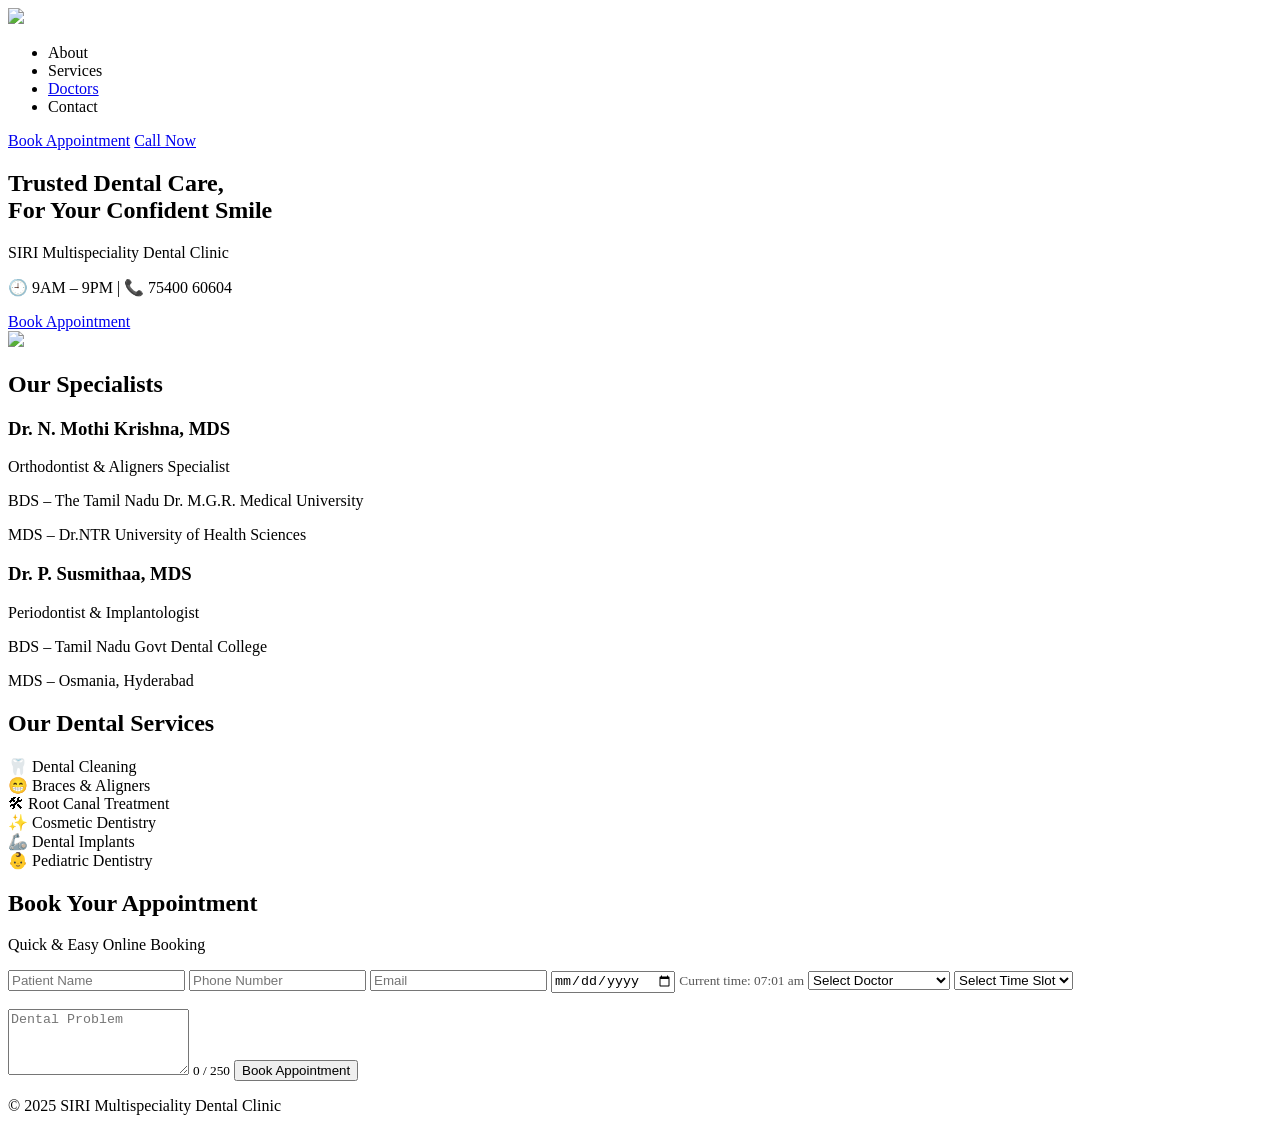
==== index.html @ 4867bcb7 "Add files via upload" ====
<!DOCTYPE html>
<html lang="en">
<head>
    <meta charset="UTF-8">
    <title>SIRI Multispeciality Dental Clinic</title>
    <link rel="stylesheet" href="css/style.css">
</head>
<body>

    <nav class="navbar">
    <div class="nav-left">
        <img src="assets/teeth_4.png" class="nav-logo">
    </div>

    <ul class="nav-menu">
        <li>About</li>
        <li>Services</li>
        <li><a href="doctors.html">Doctors</a></li>

        <li>Contact</li>
    </ul>

    <div class="nav-actions">
        <a href="#booking" class="btn-outline">Book Appointment</a>
        <a href="tel:7540060604" class="btn-emergency">Call Now</a>
    </div>
</nav>


<section class="hero-banner">
    <div class="hero-text">
        <h1>Trusted Dental Care,<br>For Your Confident Smile</h1>
        <p>SIRI Multispeciality Dental Clinic</p>
        <p class="hero-sub">
            🕘 9AM – 9PM | 📞 75400 60604
        </p>
        <a href="#booking" class="hero-btn">Book Appointment</a>
    </div>

    <div class="hero-image">
        <img src="assets/teeth_4.png">
    </div>
</section>



<section class="doctors">
    <h2>Our Specialists</h2>

    <div class="doctor-cards">
        <div class="doctor-card">
            <h3>Dr. N. Mothi Krishna, MDS</h3>
            <p class="speciality">Orthodontist & Aligners Specialist</p>
            <p>BDS – The Tamil Nadu Dr. M.G.R. Medical University</p>
            <p>MDS – Dr.NTR University of Health Sciences</p>
        </div>

        <div class="doctor-card">
            <h3>Dr. P. Susmithaa, MDS</h3>
            <p class="speciality">Periodontist & Implantologist</p>
            <p>BDS – Tamil Nadu Govt Dental College</p>
            <p>MDS – Osmania, Hyderabad</p>
        </div>
    </div>
</section>

<section class="services">
    <h2>Our Dental Services</h2>

    <div class="service-grid">
        <div class="service-card">🦷 Dental Cleaning</div>
        <div class="service-card">😁 Braces & Aligners</div>
        <div class="service-card">🛠 Root Canal Treatment</div>
        <div class="service-card">✨ Cosmetic Dentistry</div>
        <div class="service-card">🦾 Dental Implants</div>
        <div class="service-card">👶 Pediatric Dentistry</div>
    </div>
</section>



<section id="booking" class="booking">
    <h2>Book Your Appointment</h2>
    <p>Quick & Easy Online Booking</p>
    <form id="appointmentForm">
        <input type="text" id="name" placeholder="Patient Name" required>
        <!-- <input type="tel" id="phone" placeholder="Phone Number" required> -->

        <input type="tel" id="phone" placeholder="Phone Number" required pattern="[0-9]{10}" maxlength="10" inputmode="numeric" 
         title="Please enter a valid 10-digit mobile number">

        <input type="email" id="email" placeholder="Email" required>

        <input type="date" id="date" required>
        <small id="currentTime" style="color:#555;"></small>
        <select id="doctor" required>
        <option value="">Select Doctor</option>
        <option value="Dr. N. Mothi Krishna">Dr. N. Mothi Krishna</option>
        <option value="Dr. P. Susmithaa">Dr. P. Susmithaa</option>
        
        </select>

      <select id="timeSlot" required>
  <option value="">Select Time Slot</option>
</select>

<p id="slotMessage" style="color:red; margin-top:8px;"></p>


        <textarea id="problem" placeholder="Dental Problem" maxlength="250"
  rows="4"></textarea>
  <small id="charCount">0 / 250</small>


        <button type="submit" id="bookBtn">
  <span id="btnText">Book Appointment</span>
  <span id="btnLoader" style="display:none;">⏳ Booking...</span>
</button>

    </form>
    
</section>


<footer>
    <p>© 2025 SIRI Multispeciality Dental Clinic</p>
</footer>

<script src="js/booking.js"></script>
<script>
const ALL_SLOTS = [
  "09:00 AM","09:30 AM","10:00 AM","10:30 AM",
  "11:00 AM","11:30 AM","12:00 PM","12:30 PM",
  "01:00 PM","01:30 PM","02:00 PM","02:30 PM",
  "03:00 PM","03:30 PM","04:00 PM","04:30 PM",
  "05:00 PM","05:30 PM","06:00 PM","06:30 PM",
  "07:00 PM","07:30 PM","08:00 PM","08:30 PM"
];
</script>



<script>
  const doctorSelect = document.getElementById("doctor");
  const dateInput = document.getElementById("date");
  const timeSlotSelect = document.getElementById("timeSlot");
  const slotMessage = document.getElementById("slotMessage");

  async function loadSlots() {
  const doctor = doctorSelect.value;
  const date = dateInput.value;

  if (!doctor || !date) return;

  timeSlotSelect.innerHTML = '<option value="">Loading...</option>';
  slotMessage.textContent = "";

  try {
    const res = await fetch(
      `https://siri-dental-clinic.onrender.com/api/appointments/availability?doctor=${encodeURIComponent(doctor)}&date=${date}`
    );

    const data = await res.json();

    timeSlotSelect.innerHTML = '<option value="">Select Time Slot</option>';

    const today = new Date().toISOString().split("T")[0];
    const currentMinutes = getCurrentMinutes();

    ALL_SLOTS.forEach(slot => {
      if (data.bookedSlots.includes(slot)) return;

      if (date === today && timeToMinutes(slot) <= currentMinutes) return;

      const option = document.createElement("option");
      option.value = slot;
      option.textContent = slot;
      timeSlotSelect.appendChild(option);
    });

    if (timeSlotSelect.options.length === 1) {
      slotMessage.textContent = "No slots available. Try another doctor/date.";
    }

  } catch (err) {
    console.error(err);
    slotMessage.textContent = "Unable to load time slots. Try again.";
  }
}


  doctorSelect.addEventListener("change", loadSlots);
  dateInput.addEventListener("change", loadSlots);

  function timeToMinutes(timeStr) {
  const [time, period] = timeStr.split(" ");
  let [hours, minutes] = time.split(":").map(Number);

  if (period === "PM" && hours !== 12) hours += 12;
  if (period === "AM" && hours === 12) hours = 0;

  return hours * 60 + minutes;
}

function getCurrentMinutes() {
  const now = new Date();
  return now.getHours() * 60 + now.getMinutes();
}

function updateCurrentTime() {
  const now = new Date();
  document.getElementById("currentTime").textContent =
    "Current time: " + now.toLocaleTimeString("en-IN", {
      hour: "2-digit",
      minute: "2-digit",
      hour12: true
    });
}

updateCurrentTime();
setInterval(updateCurrentTime, 60000);

</script>
<script>
const form = document.getElementById("appointmentForm");
form.addEventListener("submit", async (e) => {
  console.log("🚀 Submit button clicked");
  e.preventDefault();

  const bookBtn = document.getElementById("bookBtn");
  const btnText = document.getElementById("btnText");
  const btnLoader = document.getElementById("btnLoader");

  // 🔒 Disable button & show loader
  bookBtn.disabled = true;
  btnText.style.display = "none";
  btnLoader.style.display = "inline";

  // ✅ IMPORTANT: create formData properly
  const formData = {
    patientName: document.getElementById("name").value.trim(),
    phone: document.getElementById("phone").value.trim(),
    email: document.getElementById("email").value.trim(),
    doctor: doctorSelect.value,
    date: dateInput.value,
    timeSlot: timeSlotSelect.value,
    problem: document.getElementById("problem").value.trim()
  };
  console.log("📦 Form data:", formData);
  try {
    const response = await fetch("https://siri-dental-clinic.onrender.com/api/appointments", {
      method: "POST",
      headers: { "Content-Type": "application/json" },
      body: JSON.stringify(formData)
    });

    if (!response.ok) {
      throw new Error("Booking failed");
    }

    alert("Appointment booked successfully!");

    // OPTIONAL: reset form
    form.reset();
    bookBtn.disabled = false;
    btnText.style.display = "inline";
    btnLoader.style.display = "none";

  } catch (error) {
    alert("Something went wrong. Please try again.");

    // 🔓 Re-enable button on failure
    bookBtn.disabled = false;
    btnText.style.display = "inline";
    btnLoader.style.display = "none";
  }
});
</script>

<script>
  const date_Input = document.getElementById("date");

  const today = new Date();
  const yyyy = today.getFullYear();
  const mm = String(today.getMonth() + 1).padStart(2, "0");
  const dd = String(today.getDate()).padStart(2, "0");

  date_Input.min = `${yyyy}-${mm}-${dd}`;
</script>


<script>
  const problemInput = document.getElementById("problem");
  const charCount = document.getElementById("charCount");

  problemInput.addEventListener("input", () => {
    charCount.textContent = `${problemInput.value.length} / 250`;
  });
</script>



</body>
</html>
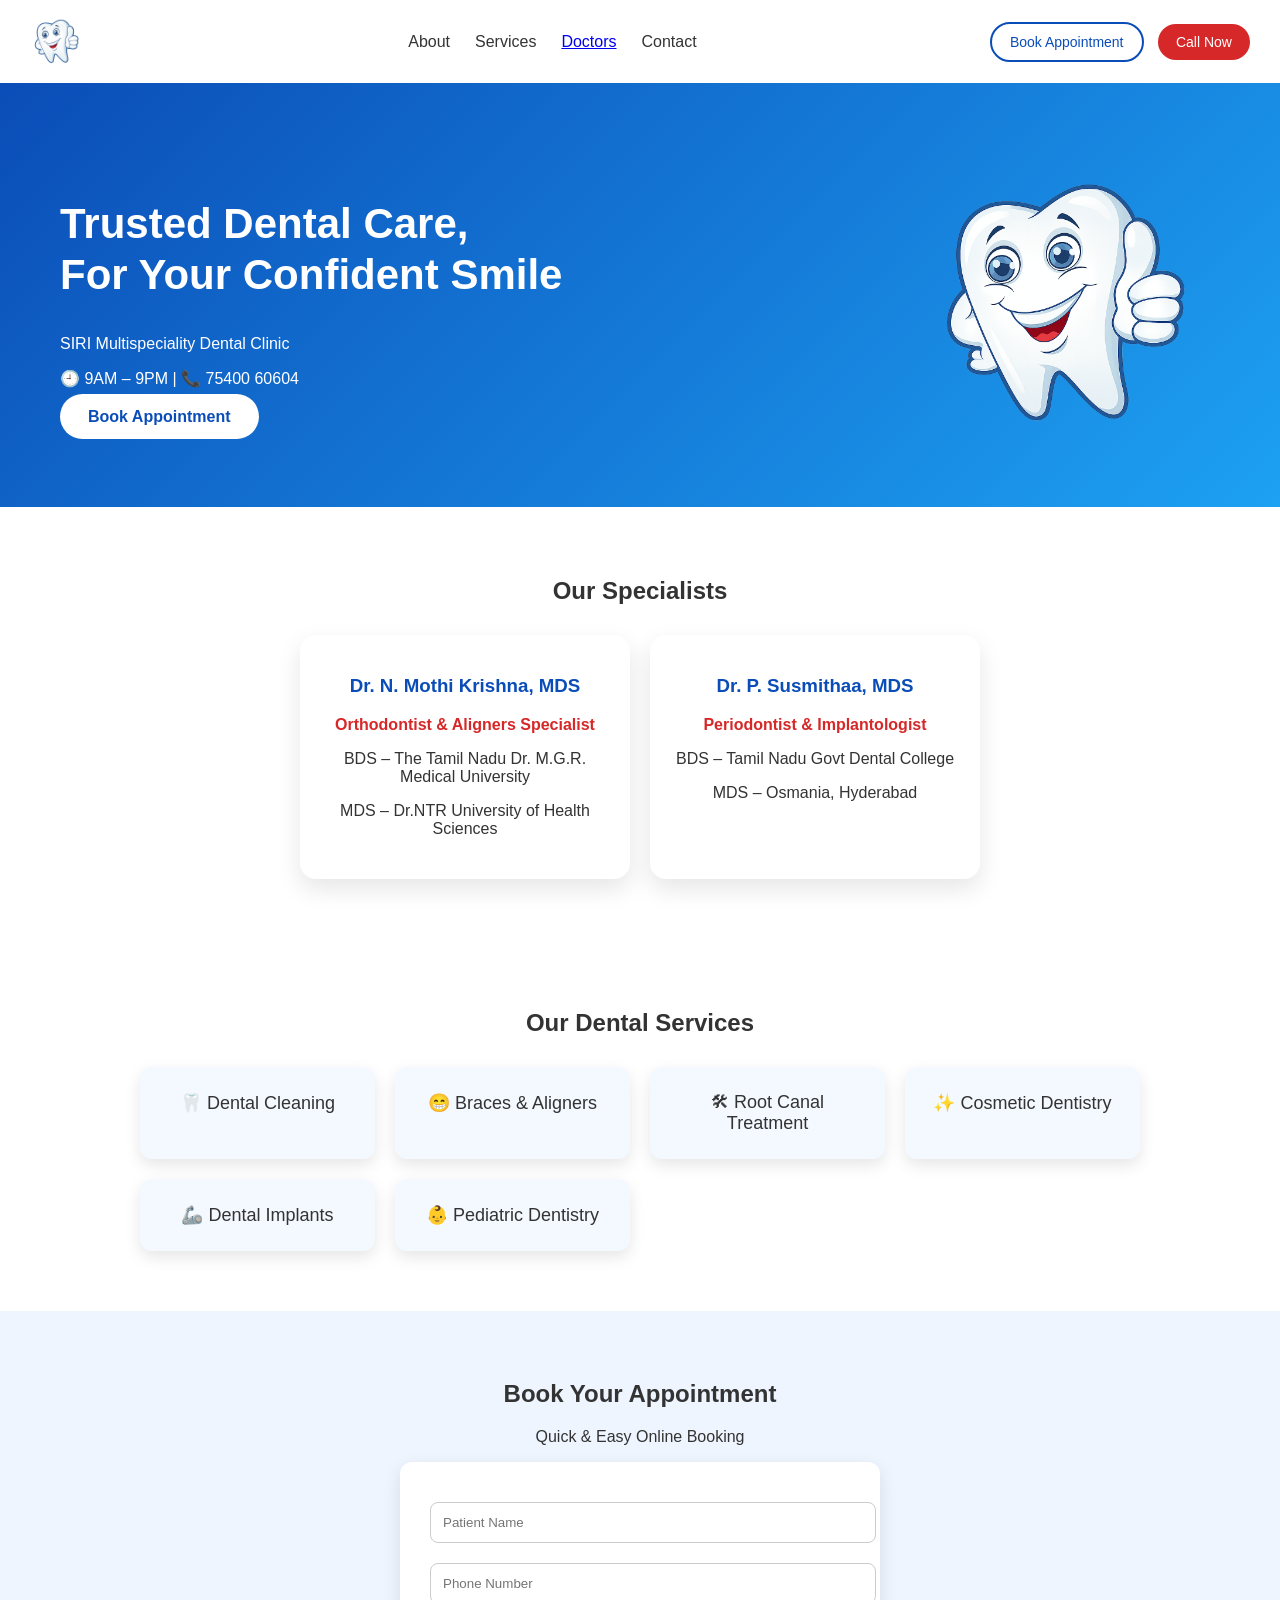
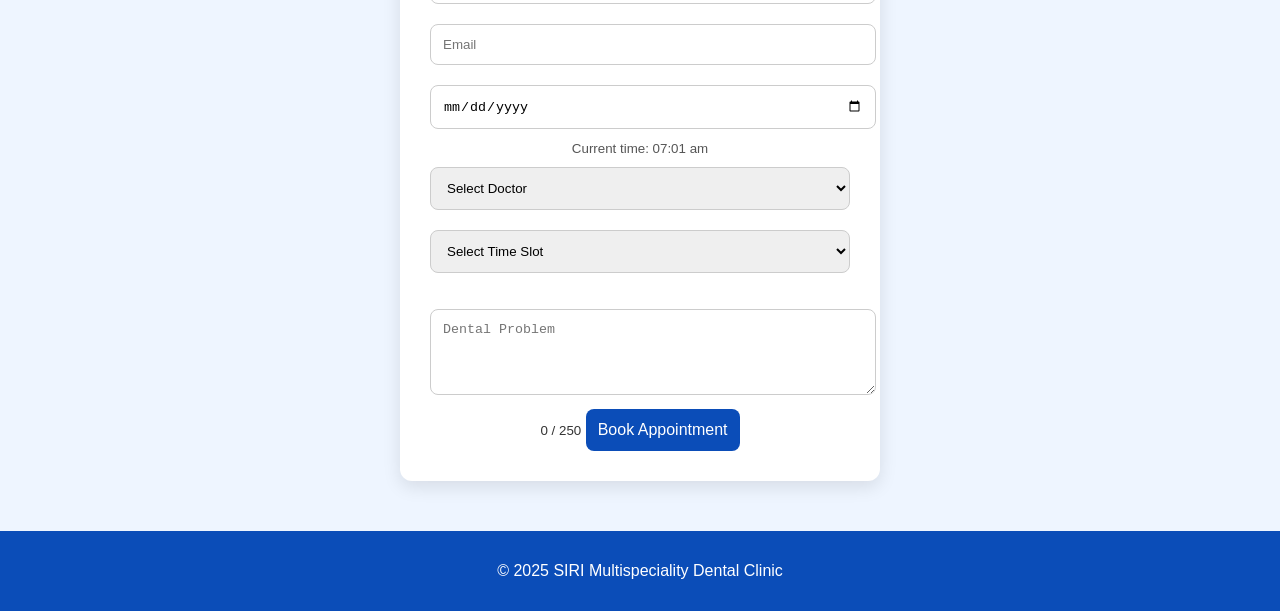
==== commit 8884702f: "Update index.html" ====
--- a/index.html
+++ b/index.html
@@ -3,7 +3,7 @@
 <head>
     <meta charset="UTF-8">
     <title>SIRI Multispeciality Dental Clinic</title>
-    <link rel="stylesheet" href="css/style.css">
+    <link rel="stylesheet" href="/style.css">
 </head>
 <body>
 
@@ -302,3 +302,4 @@
 
 </body>
 </html>
+
--- a/style.css
+++ b/style.css
@@ -0,0 +1,390 @@
+body {
+    margin: 0;
+    font-family: 'Segoe UI', sans-serif;
+    background: #f4f8fb;
+    color: #333;
+}
+
+/* HERO */
+.hero {
+    background: linear-gradient(135deg, #0B4DB8, #1DA1F2);
+    padding: 60px 20px;
+    color: white;
+    text-align: center;
+}
+
+.hero-logo {
+    height: 90px;
+}
+
+.hero h1 {
+    margin: 15px 0 5px;
+    font-size: 32px;
+}
+
+.hero-info {
+    margin: 10px 0 20px;
+    font-size: 14px;
+}
+
+.cta-btn {
+    background: white;
+    color: #0B4DB8;
+    padding: 12px 25px;
+    border-radius: 30px;
+    text-decoration: none;
+    font-weight: bold;
+    box-shadow: 0 4px 12px rgba(0,0,0,0.2);
+}
+
+/* DOCTORS */
+.doctors {
+    padding: 50px 20px;
+    background: white;
+    text-align: center;
+}
+
+.doctors h2 {
+    margin-bottom: 30px;
+}
+
+.doctor-cards {
+    display: flex;
+    gap: 20px;
+    justify-content: center;
+    flex-wrap: wrap;
+}
+
+.doctor-card {
+    background: #f9fbfd;
+    padding: 25px;
+    width: 280px;
+    border-radius: 12px;
+    box-shadow: 0 6px 18px rgba(0,0,0,0.1);
+}
+
+.speciality {
+    color: #D62828;
+    font-weight: bold;
+}
+
+/* BOOKING */
+.booking {
+    background: #eef5ff;
+    padding: 50px 20px;
+    text-align: center;
+}
+
+.booking form {
+    max-width: 420px;
+    margin: auto;
+    background: white;
+    padding: 30px;
+    border-radius: 12px;
+    box-shadow: 0 6px 18px rgba(0,0,0,0.1);
+}
+
+.booking input,
+.booking select,
+.booking textarea {
+    width: 100%;
+    padding: 12px;
+    margin: 10px 0;
+    border-radius: 8px;
+    border: 1px solid #ccc;
+}
+
+.booking button {
+    background: #0B4DB8;
+    color: white;
+    padding: 12px;
+    border: none;
+    border-radius: 8px;
+    font-size: 16px;
+    cursor: pointer;
+}
+
+/* FOOTER */
+footer {
+    background: #0B4DB8;
+    color: white;
+    text-align: center;
+    padding: 15px;
+}
+.navbar {
+    display: flex;
+    justify-content: space-between;
+    align-items: center;
+    padding: 12px 30px;
+    background: white;
+    box-shadow: 0 2px 10px rgba(0,0,0,0.08);
+}
+
+.nav-logo {
+    height: 55px;
+}
+
+.nav-menu {
+    list-style: none;
+    display: flex;
+    gap: 25px;
+}
+
+.nav-menu li {
+    cursor: pointer;
+    font-weight: 500;
+}
+
+.nav-actions a {
+    margin-left: 10px;
+    padding: 10px 18px;
+    border-radius: 25px;
+    text-decoration: none;
+    font-size: 14px;
+}
+
+.btn-outline {
+    border: 2px solid #0B4DB8;
+    color: #0B4DB8;
+}
+
+.btn-emergency {
+    background: #D62828;
+    color: white;
+}
+
+.hero-banner {
+    display: flex;
+    justify-content: space-between;
+    align-items: center;
+    padding: 60px;
+    background: linear-gradient(135deg, #0B4DB8, #1DA1F2);
+    color: white;
+}
+
+.hero-text h1 {
+    font-size: 42px;
+    line-height: 1.2;
+}
+
+.hero-sub {
+    margin: 10px 0 20px;
+}
+
+.hero-btn {
+    background: white;
+    color: #0B4DB8;
+    padding: 14px 28px;
+    border-radius: 30px;
+    text-decoration: none;
+    font-weight: bold;
+}
+
+.hero-image img {
+    width: 300px;
+}
+@media (max-width: 768px) {
+
+    .navbar {
+        flex-direction: column;
+        gap: 10px;
+    }
+
+    .nav-menu {
+        flex-wrap: wrap;
+        justify-content: center;
+    }
+
+    .hero-banner {
+        flex-direction: column;
+        text-align: center;
+    }
+
+    .hero-image img {
+        width: 200px;
+        margin-top: 20px;
+    }
+
+    .doctor-cards {
+        flex-direction: column;
+        align-items: center;
+    }
+}
+.services {
+    padding: 60px 20px;
+    background: #ffffff;
+    text-align: center;
+}
+
+.services h2 {
+    margin-bottom: 30px;
+}
+
+.service-grid {
+    display: grid;
+    grid-template-columns: repeat(auto-fit, minmax(220px, 1fr));
+    gap: 20px;
+    max-width: 1000px;
+    margin: auto;
+}
+
+.service-card {
+    background: #f4f8ff;
+    padding: 25px;
+    border-radius: 12px;
+    font-size: 18px;
+    box-shadow: 0 6px 16px rgba(0,0,0,0.1);
+    transition: transform 0.3s;
+}
+
+.service-card:hover {
+    transform: translateY(-5px);
+}
+/* Doctors Page */
+.doctor-profile {
+    padding: 80px 20px;
+    background: #ffffff;
+}
+
+.doctor-container {
+    max-width: 1100px;
+    margin: auto;
+    display: flex;
+    gap: 50px;
+    align-items: flex-start;
+}
+
+.doctor-image img {
+    width: 260px;
+    border-radius: 16px;
+    box-shadow: 0 12px 30px rgba(0,0,0,0.15);
+}
+
+.doctor-details h1 {
+    font-size: 34px;
+    margin-bottom: 5px;
+    color: #0B4DB8;
+}
+
+.doctor-details h3 {
+    color: #0aa6a6;
+    margin-bottom: 15px;
+}
+
+.qualification,
+.experience {
+    font-weight: 500;
+    margin-bottom: 10px;
+}
+
+.about-doctor {
+    margin: 20px 0;
+    line-height: 1.6;
+    color: #444;
+}
+
+.doctor-info-grid {
+    display: grid;
+    grid-template-columns: 1fr 1fr;
+    gap: 40px;
+    margin-top: 30px;
+}
+
+.doctor-info-grid h4 {
+    color: #0B4DB8;
+    margin-bottom: 10px;
+}
+
+.doctor-info-grid ul {
+    padding-left: 18px;
+}
+
+.doctor-info-grid li {
+    margin-bottom: 8px;
+}
+
+.doctor-cta {
+    display: inline-block;
+    margin-top: 40px;
+    background: #0aa6a6;
+    color: white;
+    padding: 14px 28px;
+    border-radius: 10px;
+    text-decoration: none;
+    font-weight: bold;
+}
+@media (max-width: 768px) {
+    .doctor-container {
+        flex-direction: column;
+        align-items: center;
+        text-align: center;
+    }
+
+    .doctor-info-grid {
+        grid-template-columns: 1fr;
+    }
+}
+.doctor-divider {
+    margin: 80px auto;
+    max-width: 1000px;
+    border: none;
+    height: 1px;
+    background: #e0e0e0;
+}
+.doctor-listing {
+    padding: 80px 20px;
+    background: #f4f8ff;
+    text-align: center;
+}
+
+.doctor-cards-grid {
+    display: grid;
+    grid-template-columns: repeat(auto-fit, minmax(260px, 1fr));
+    gap: 30px;
+    max-width: 1000px;
+    margin: auto;
+}
+
+.doctor-card {
+    background: white;
+    padding: 25px;
+    border-radius: 16px;
+    box-shadow: 0 10px 25px rgba(0,0,0,0.1);
+}
+
+.doctor-card img {
+    width: 100%;
+    height: 260px;
+    object-fit: cover;
+    border-radius: 12px;
+}
+
+.doctor-card h3 {
+    margin-top: 15px;
+    color: #0B4DB8;
+}
+
+.card-actions {
+    margin-top: 20px;
+    display: flex;
+    gap: 10px;
+    justify-content: center;
+}
+
+.btn-primary {
+    background: #0aa6a6;
+    color: white;
+    padding: 10px 18px;
+    border-radius: 8px;
+    text-decoration: none;
+    font-size: 14px;
+}
+
+.btn-outline {
+    border: 2px solid #0B4DB8;
+    color: #0B4DB8;
+    padding: 10px 18px;
+    border-radius: 8px;
+    text-decoration: none;
+    font-size: 14px;
+}
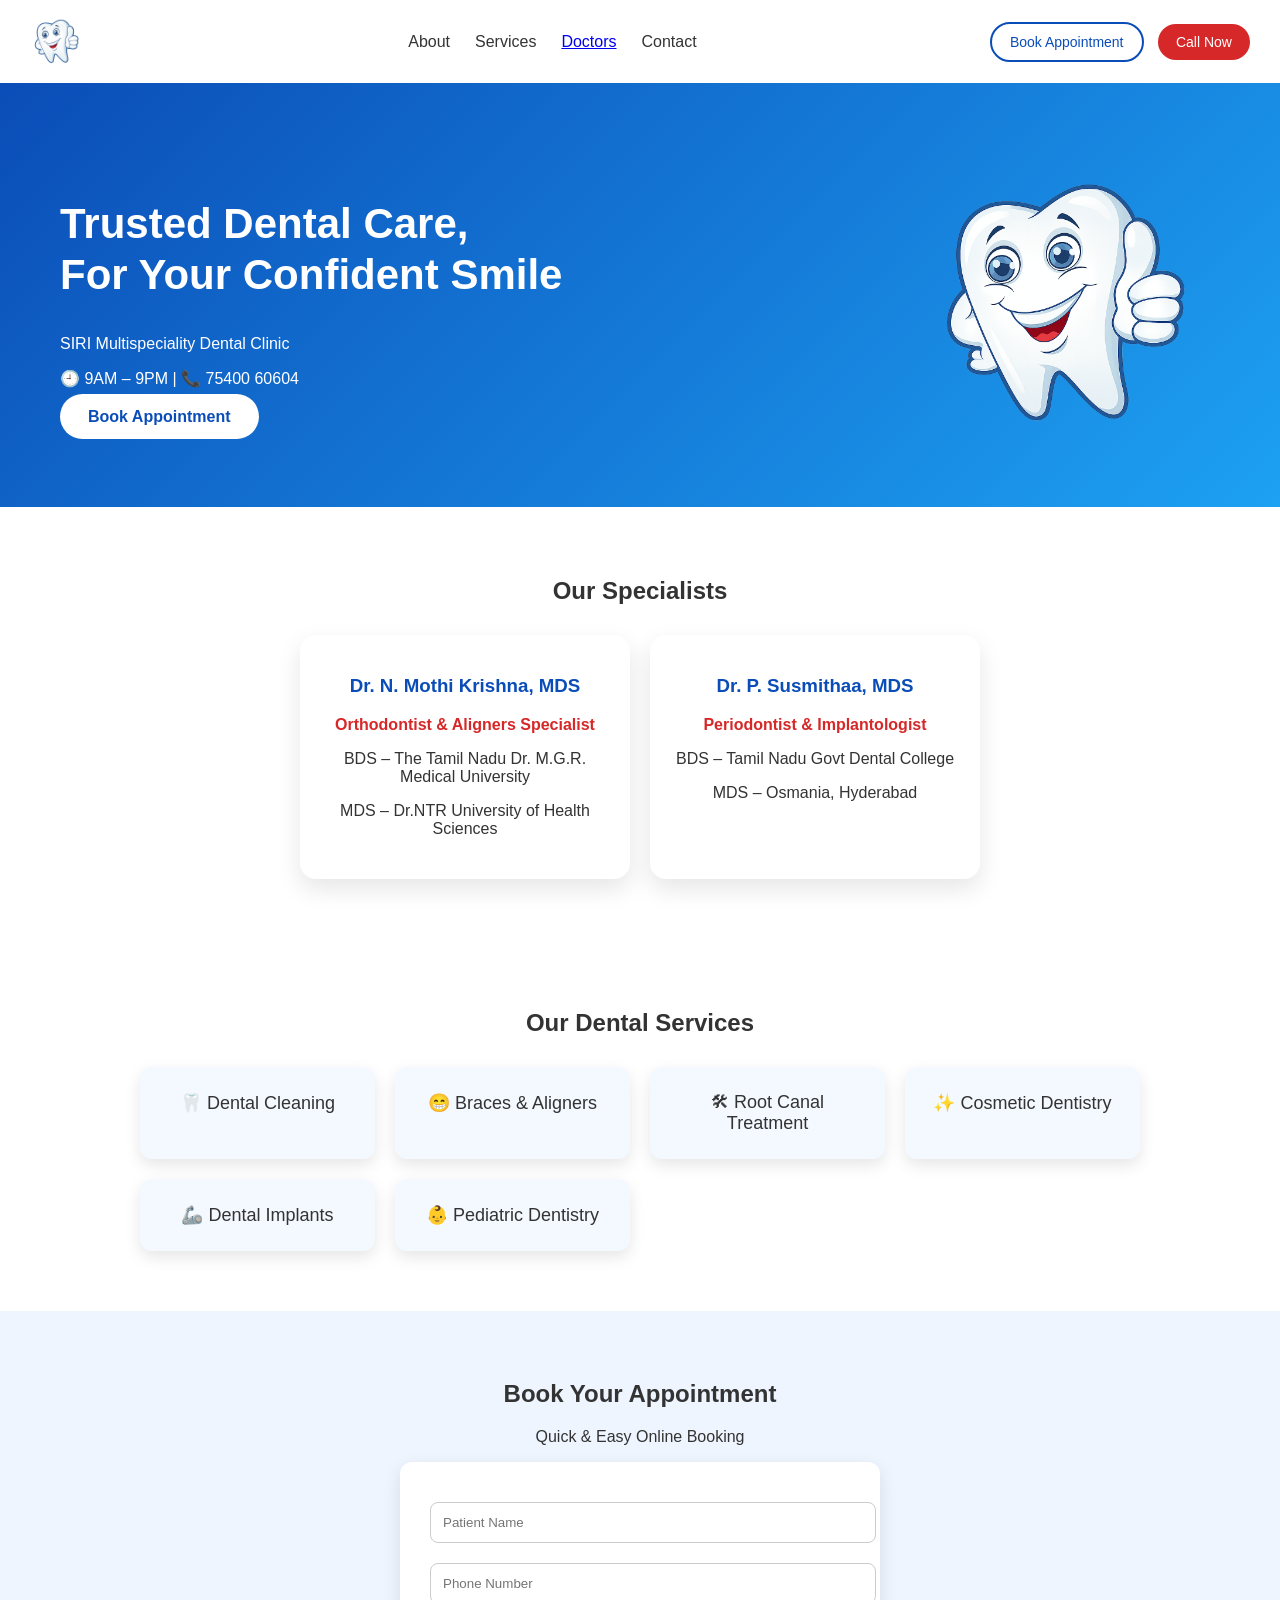
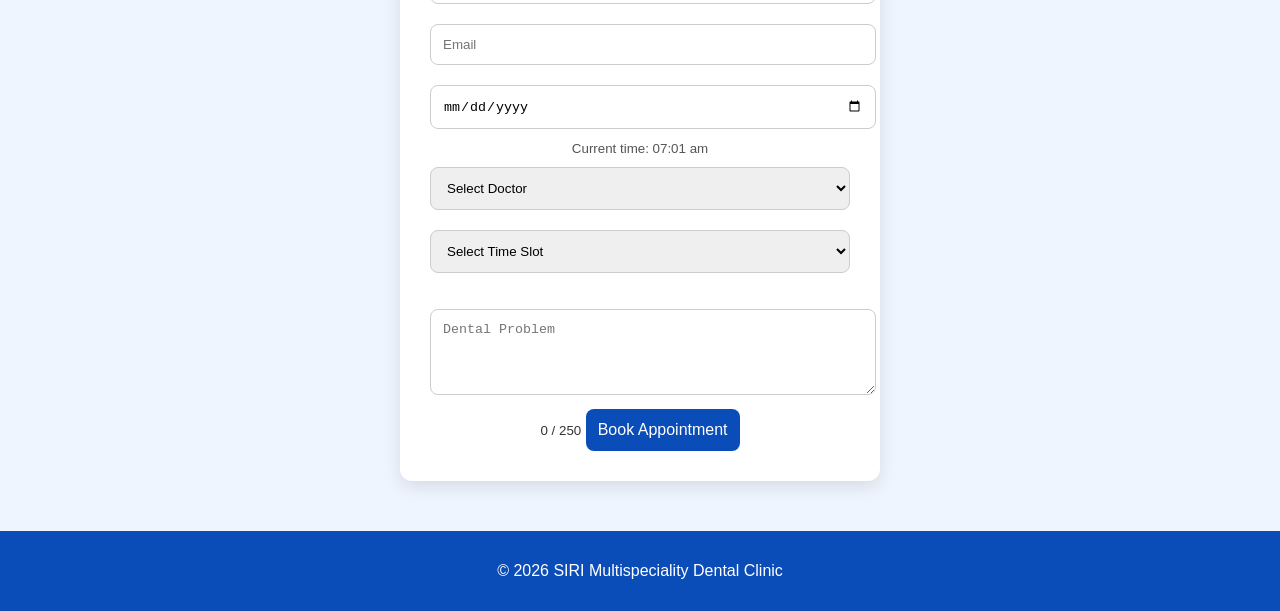
==== commit 06c23943: "Update index.html root-relative paths updated" ====
--- a/index.html
+++ b/index.html
@@ -15,7 +15,7 @@
     <ul class="nav-menu">
         <li>About</li>
         <li>Services</li>
-        <li><a href="doctors.html">Doctors</a></li>
+        <li><a href="/doctors.html">Doctors</a></li>
 
         <li>Contact</li>
     </ul>
@@ -123,10 +123,10 @@
 
 
 <footer>
-    <p>© 2025 SIRI Multispeciality Dental Clinic</p>
+    <p>© 2026 SIRI Multispeciality Dental Clinic</p>
 </footer>
 
-<script src="js/booking.js"></script>
+<script src="/booking.js"></script>
 <script>
 const ALL_SLOTS = [
   "09:00 AM","09:30 AM","10:00 AM","10:30 AM",
@@ -303,3 +303,4 @@
 </body>
 </html>
 
+
